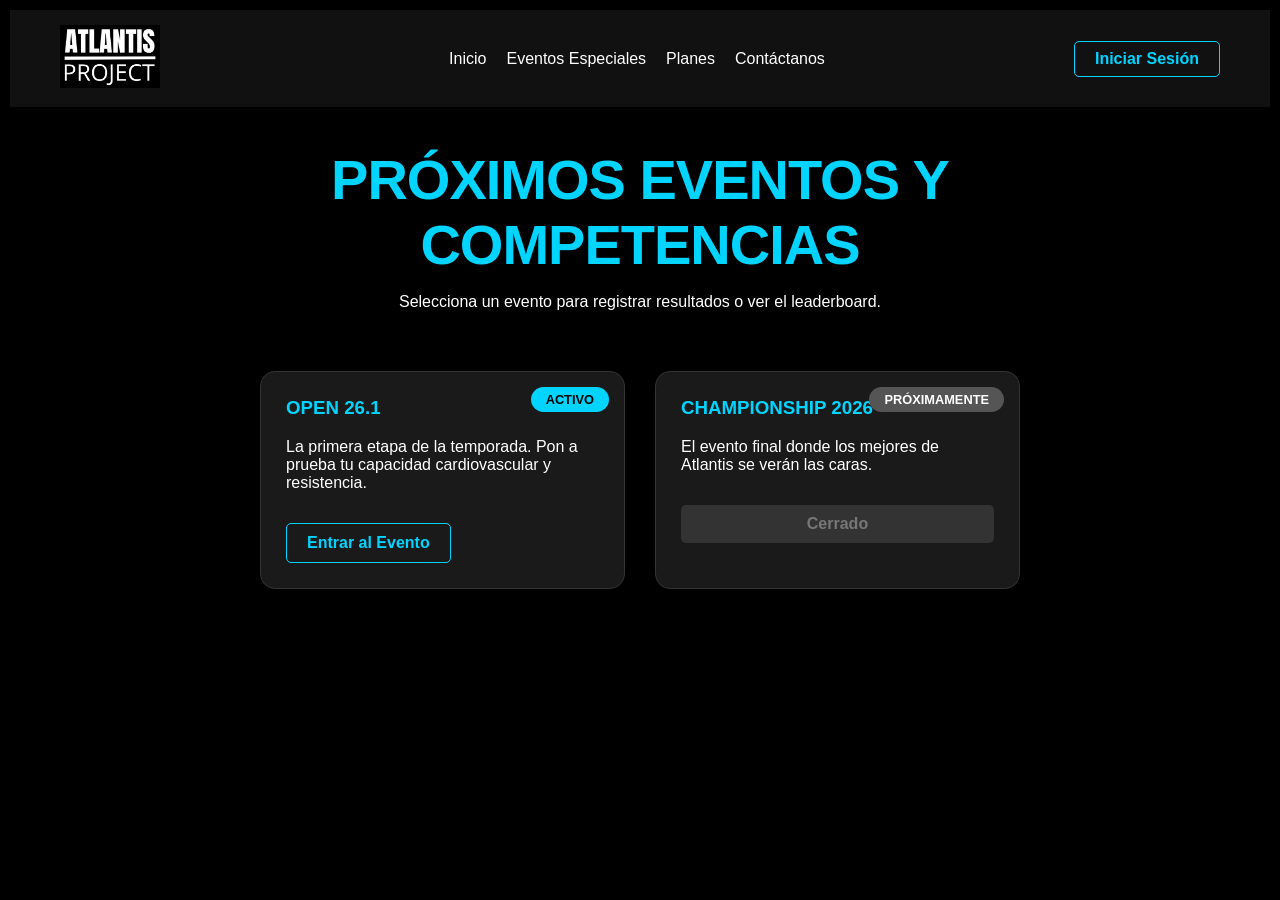
==== eventos.html @ 51a3bd43 "terminado eventos especiales" ====
<!DOCTYPE html>
<html lang="es">
<head>
    <meta charset="UTF-8">
    <meta name="viewport" content="width=device-width, initial-scale=1.0">
    <title>Eventos Especiales - Atlantis</title>
    <link rel="stylesheet" href="style.css">
</head>
<body>

    <nav class="navbar">
        <div class="nav-logo">
            <img src="atlantisproject.PNG" alt="Logo Atlantis" width="100">
        </div>
        <ul class="nav-links">
            <li><a href="index.html">Inicio</a></li>
            <li><a href="eventos.html">Eventos Especiales</a></li>
            <li><a href="#planes">Planes</a></li>
            <li><a href="#contacto">Contáctanos</a></li>
        </ul>
        <div class="nav-auth">
            <button class="btn-login">Iniciar Sesión</button>
        </div>
    </nav>

    <main class="container">
        <section class="section-title">
            <h1>PRÓXIMOS EVENTOS Y COMPETENCIAS</h1>
            <p>Selecciona un evento para registrar resultados o ver el leaderboard.</p>
        </section>

        <div class="events-grid">
            <div class="event-card">
                <div class="event-badge">ACTIVO</div>
                <div class="event-content">
                    <h3>OPEN 26.1</h3>
                    <p>La primera etapa de la temporada. Pon a prueba tu capacidad cardiovascular y resistencia.</p>
                    <a href="evento-open.html" class="btn-card">Entrar al Evento</a>
                </div>
            </div>

            <div class="event-card locked">
                <div class="event-badge upcoming">PRÓXIMAMENTE</div>
                <div class="event-content">
                    <h3>CHAMPIONSHIP 2026</h3>
                    <p>El evento final donde los mejores de Atlantis se verán las caras.</p>
                    <button class="btn-card-disabled" disabled>Cerrado</button>
                </div>
            </div>
        </div>
    </main>

</body>
</html>
---- style.css ----
/* ESTILOS BASE */
body {
    background-color: #000000;
    color: #ffffff;
    font-family: 'Segoe UI', Roboto, Helvetica, Arial, sans-serif;
    margin: 0;
    padding: 10px;
    display: flex;
    flex-direction: column;
    align-items: center;
}

header {
    text-align: center;
    margin-top: 20px;
}

h1 {
    font-size: clamp(2rem, 8vw, 3.5rem); /* Tamaño fluido según pantalla */
    margin: 0;
    color: #00d4ff;
    letter-spacing: -1px;
}

h2 {
    font-size: 1rem;
    color: #888;
    margin-bottom: 20px;
    text-transform: uppercase;
}

.container {
    width: 100%;
    max-width: 800px;
}

/* TABLA RESPONSIVA */
.table-responsive {
    width: 100%;
    overflow-x: auto; /* Scroll horizontal en móviles si es necesario */
    margin-bottom: 30px;
    border-radius: 8px;
}

table {
    width: 100%;
    border-collapse: collapse;
    background-color: #111;
    min-width: 400px; /* Evita que se colapse demasiado */
}

th {
    background-color: #00d4ff;
    color: #000;
    padding: 15px;
    text-align: left;
    text-transform: uppercase;
    font-size: 0.8rem;
}

td {
    padding: 15px;
    border-bottom: 1px solid #222;
}

.pos-cell { font-weight: bold; color: #00d4ff; width: 50px; }

/* FORMULARIO */
.form-card {
    background-color: #111;
    padding: 20px;
    border-radius: 12px;
    border: 1px solid #333;
}

.form-card h3 { 
    margin-top: 0; 
    color: #00d4ff; 
    font-size: 1.1rem;
    margin-bottom: 20px;
}

.input-group {
    display: grid;
    grid-template-columns: 1fr 1fr; /* 2 columnas en PC */
    gap: 15px;
    margin-bottom: 15px;
}

input, select {
    background-color: #222;
    border: 1px solid #444;
    color: white;
    padding: 12px;
    border-radius: 6px;
    font-size: 1rem;
    width: 100%;
    box-sizing: border-box;
}

input:focus { border-color: #00d4ff; outline: none; }

.preview-text {
    grid-column: span 2;
    color: #00d4ff;
    font-weight: bold;
    text-align: right;
    font-size: 0.9rem;
}

button {
    width: 100%;
    padding: 15px;
    background-color: #00d4ff;
    color: #000;
    border: none;
    border-radius: 6px;
    font-weight: bold;
    cursor: pointer;
    transition: 0.2s;
    font-size: 1rem;
}

button:hover { background-color: #008fb3; }

.actions {
    text-align: center;
    margin-top: 20px;
}

.btn-clear {
    background: none;
    color: #444;
    font-size: 0.8rem;
    width: auto;
}

/* MEDIA QUERIES PARA MÓVILES */
@media (max-width: 600px) {
    .input-group {
        grid-template-columns: 1fr; /* 1 columna en móviles */
    }
    
    .preview-text {
        grid-column: span 1;
        text-align: left;
    }

    td, th {
        padding: 10px;
        font-size: 0.9rem;
    }
}

/* NUEVOS ESTILOS PARA LA HOME */

.navbar {
    width: 100%;
    display: flex;
    justify-content: space-between;
    align-items: center;
    padding: 15px 50px;
    background-color: #111;
    position: sticky;
    top: 0;
    z-index: 1000;
    box-sizing: border-box;
}

.nav-links {
    list-style: none;
    display: flex;
    gap: 20px;
}

.nav-links a {
    text-decoration: none;
    color: white;
    font-weight: 500;
    transition: 0.3s;
}

.nav-links a:hover {
    color: #00d4ff;
}

.nav-auth .btn-login {
    background: none;
    border: 1px solid #00d4ff;
    color: #00d4ff;
    padding: 8px 15px;
    border-radius: 5px;
    cursor: pointer;
    margin-right: 10px;
}

.nav-auth .btn-register {
    background: #00d4ff;
    border: none;
    color: black;
    padding: 8px 15px;
    border-radius: 5px;
    cursor: pointer;
    font-weight: bold;
}

/* HERO SECTION */
.hero {
    height: 80vh;
    display: flex;
    align-items: center;
    justify-content: center;
    text-align: center;
    background: linear-gradient(rgba(0,0,0,0.7), rgba(0,0,0,0.7)), url('https://images.unsplash.com/photo-1534438327276-14e5300c3a48?q=80&w=1470&auto=format&fit=crop'); /* Imagen de fondo genérica de CrossFit */
    background-size: cover;
    background-position: center;
    width: 100%;
}

.hero-content h1 {
    font-size: 4rem;
    margin-bottom: 10px;
}

.hero-content p {
    font-size: 1.2rem;
    max-width: 600px;
    margin-bottom: 30px;
    color: #ccc;
}

.btn-primary {
    background: #00d4ff;
    color: black;
    padding: 12px 25px;
    text-decoration: none;
    border-radius: 5px;
    font-weight: bold;
    margin: 10px;
}

.btn-secondary {
    border: 2px solid white;
    color: white;
    padding: 12px 25px;
    text-decoration: none;
    border-radius: 5px;
    font-weight: bold;
    margin: 10px;
}

/* DISEÑO DE EVENTOS */
.section-title {
    text-align: center;
    margin: 40px 0;
}

.events-grid {
    display: grid;
    grid-template-columns: repeat(auto-fit, minmax(300px, 1fr));
    gap: 30px;
    padding: 20px;
}

.event-card {
    background: #1a1a1a;
    border-radius: 15px;
    overflow: hidden;
    border: 1px solid #333;
    transition: transform 0.3s ease, border-color 0.3s ease;
    position: relative;
}

.event-card:hover {
    transform: translateY(-5px);
    border-color: #00d4ff;
}

.event-badge {
    background: #00d4ff;
    color: black;
    font-weight: bold;
    font-size: 0.8rem;
    padding: 5px 15px;
    position: absolute;
    top: 15px;
    right: 15px;
    border-radius: 20px;
}

.event-badge.upcoming {
    background: #555;
    color: white;
}

.event-content {
    padding: 25px;
}

.event-content h3 {
    color: #00d4ff;
    margin-top: 0;
}

.btn-card {
    display: inline-block;
    margin-top: 15px;
    color: #00d4ff;
    text-decoration: none;
    font-weight: bold;
    border: 1px solid #00d4ff;
    padding: 10px 20px;
    border-radius: 5px;
    transition: 0.3s;
}

.btn-card:hover {
    background: #00d4ff;
    color: black;
}

.btn-card-disabled {
    background: #333;
    color: #777;
    border: none;
    padding: 10px 20px;
    border-radius: 5px;
    margin-top: 15px;
}
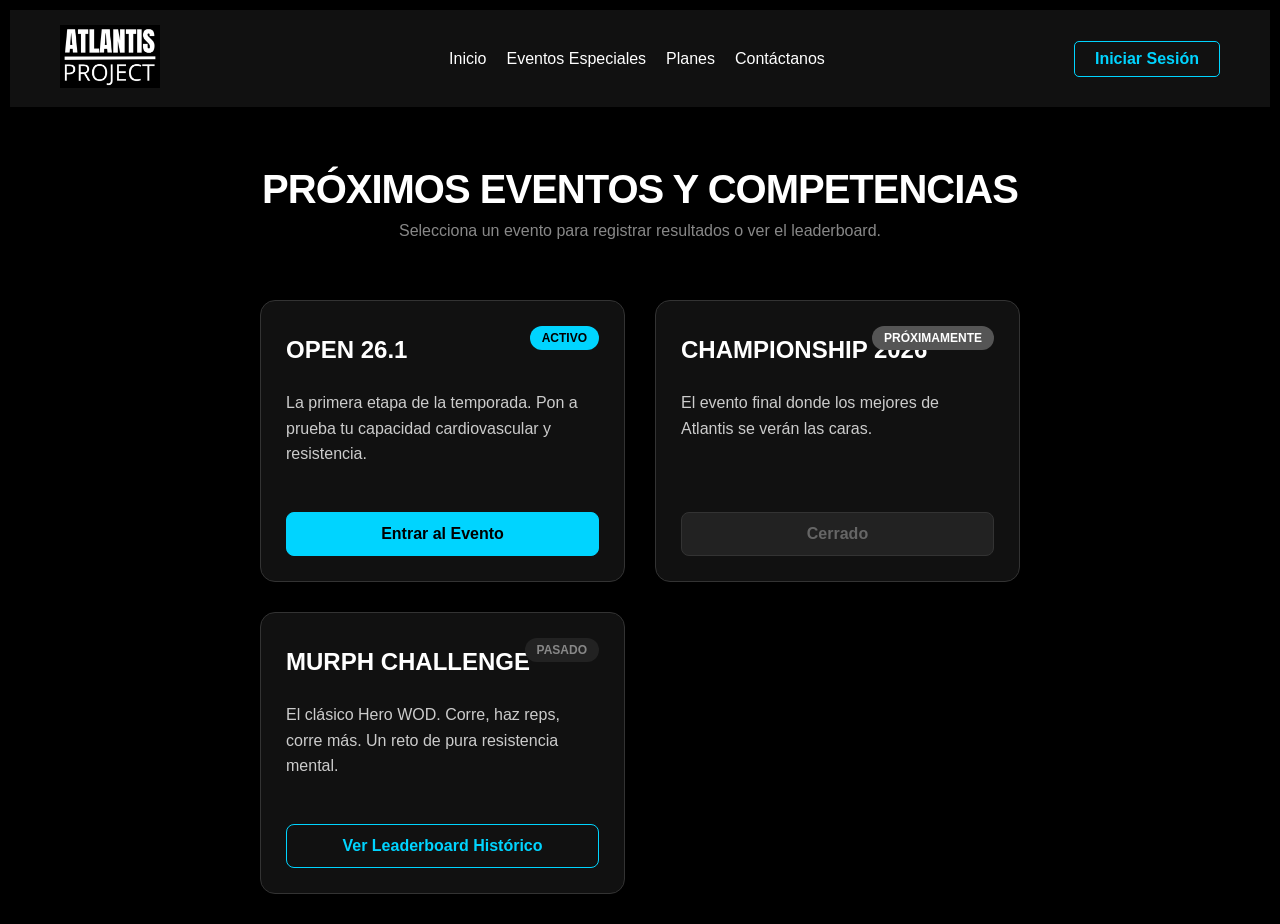
==== commit d2b86754: "cambios para que se vean mejor" ====
--- a/eventos.html
+++ b/eventos.html
@@ -30,23 +30,46 @@
         </section>
 
         <div class="events-grid">
-            <div class="event-card">
-                <div class="event-badge">ACTIVO</div>
-                <div class="event-content">
+            
+            <div class="event-card active">
+                <div class="event-header">
+                    <span class="event-badge">ACTIVO</span>
                     <h3>OPEN 26.1</h3>
+                </div>
+                <div class="event-body">
                     <p>La primera etapa de la temporada. Pon a prueba tu capacidad cardiovascular y resistencia.</p>
+                </div>
+                <div class="event-footer">
                     <a href="evento-open.html" class="btn-card">Entrar al Evento</a>
                 </div>
             </div>
 
-            <div class="event-card locked">
-                <div class="event-badge upcoming">PRÓXIMAMENTE</div>
-                <div class="event-content">
+            <div class="event-card upcoming">
+                <div class="event-header">
+                    <span class="event-badge upcoming">PRÓXIMAMENTE</span>
                     <h3>CHAMPIONSHIP 2026</h3>
+                </div>
+                <div class="event-body">
                     <p>El evento final donde los mejores de Atlantis se verán las caras.</p>
+                </div>
+                <div class="event-footer">
                     <button class="btn-card-disabled" disabled>Cerrado</button>
                 </div>
             </div>
+
+            <div class="event-card past">
+                <div class="event-header">
+                    <span class="event-badge past">PASADO</span>
+                    <h3>MURPH CHALLENGE</h3>
+                </div>
+                <div class="event-body">
+                    <p>El clásico Hero WOD. Corre, haz reps, corre más. Un reto de pura resistencia mental.</p>
+                </div>
+                <div class="event-footer">
+                    <a href="#" class="btn-card secondary">Ver Leaderboard Histórico</a>
+                </div>
+            </div>
+
         </div>
     </main>
 
--- a/style.css
+++ b/style.css
@@ -326,4 +326,148 @@
     padding: 10px 20px;
     border-radius: 5px;
     margin-top: 15px;
+}
+
+/* --- NUEVOS ESTILOS PARA LA CARTELERA DE EVENTOS EN CUADRÍCULA --- */
+
+.section-title {
+    text-align: center;
+    margin: 60px 0 40px;
+}
+
+.section-title h1 {
+    font-size: 2.5rem;
+    color: #fff;
+    margin-bottom: 10px;
+}
+
+.section-title p {
+    color: #888;
+    max-width: 600px;
+    margin: 0 auto;
+}
+
+/* CONTENEDOR DE LA CUADRÍCULA (GRID CONTAINER) */
+.events-grid {
+    display: grid;
+    /* Crear columnas responsivas automáticamente */
+    grid-template-columns: repeat(auto-fit, minmax(300px, 1fr)); 
+    gap: 30px; /* Espacio entre tarjetas */
+    padding: 20px;
+    width: 100%;
+    box-sizing: border-box;
+}
+
+/* ESTILOS DE LA TARJETA (GRID ITEM / CARD) */
+.event-card {
+    background-color: #111; /* Fondo oscuro ligeramente diferente al body */
+    border: 1px solid #333;
+    border-radius: 15px;
+    display: flex;
+    flex-direction: column; /* Organizar contenido verticalmente dentro de la card */
+    overflow: hidden; /* Asegurar que el contenido no se salga de las esquinas redondeadas */
+    transition: transform 0.3s ease, border-color 0.3s ease, box-shadow 0.3s ease;
+    position: relative; /* Para posicionar el badge */
+}
+
+/* EFECTO HOVER PARA TODA LA TARJETA */
+.event-card:hover {
+    transform: translateY(-5px); /* Pequeño salto hacia arriba */
+    border-color: #00d4ff; /* Borde cian */
+    box-shadow: 0 10px 20px rgba(0, 212, 255, 0.2); /* Sombra cian suave */
+}
+
+/* Estilos internos de la tarjeta */
+.event-header {
+    padding: 25px 25px 10px;
+    position: relative;
+}
+
+.event-header h3 {
+    margin: 10px 0 0;
+    color: #fff;
+    font-size: 1.5rem;
+}
+
+.event-badge {
+    background-color: #00d4ff; /* Cian para activo */
+    color: #000;
+    font-weight: bold;
+    font-size: 0.75rem;
+    padding: 5px 12px;
+    border-radius: 20px;
+    text-transform: uppercase;
+    position: absolute;
+    top: 25px;
+    right: 25px;
+}
+
+/* Variaciones de badges */
+.event-badge.upcoming { background-color: #555; color: #fff; }
+.event-badge.past { background-color: #222; color: #888; }
+
+
+.event-body {
+    padding: 0 25px;
+    flex-grow: 1; /* Empuja el footer hacia abajo */
+}
+
+.event-body p {
+    color: #ccc;
+    line-height: 1.6;
+    margin-bottom: 20px;
+}
+
+.event-footer {
+    padding: 10px 25px 25px;
+    margin-top: auto; /* Asegura que el footer siempre esté abajo */
+}
+
+/* Estilos de botones dentro de tarjetas */
+.btn-card {
+    display: block; /* Ocupa todo el ancho */
+    width: 100%;
+    padding: 12px;
+    background-color: #00d4ff;
+    color: #000;
+    text-align: center;
+    text-decoration: none;
+    font-weight: bold;
+    border-radius: 8px;
+    border: 1px solid #00d4ff;
+    transition: background-color 0.2s;
+    box-sizing: border-box;
+}
+
+.btn-card:hover {
+    background-color: #008fb3;
+    border-color: #008fb3;
+}
+
+.btn-card.secondary {
+    background: none;
+    color: #00d4ff;
+}
+
+.btn-card.secondary:hover {
+    background-color: rgba(0, 212, 255, 0.1);
+}
+
+.btn-card-disabled {
+    display: block;
+    width: 100%;
+    padding: 12px;
+    background-color: #222;
+    color: #666;
+    border: 1px solid #333;
+    border-radius: 8px;
+    font-weight: bold;
+    cursor: not-allowed;
+}
+
+/* Estilos específicos para tarjetas bloqueadas o pasadas */
+.event-card.locked:hover,
+.event-card.past:hover {
+    border-color: #444; /* Borde menos agresivo en hover */
+    box-shadow: none;
 }
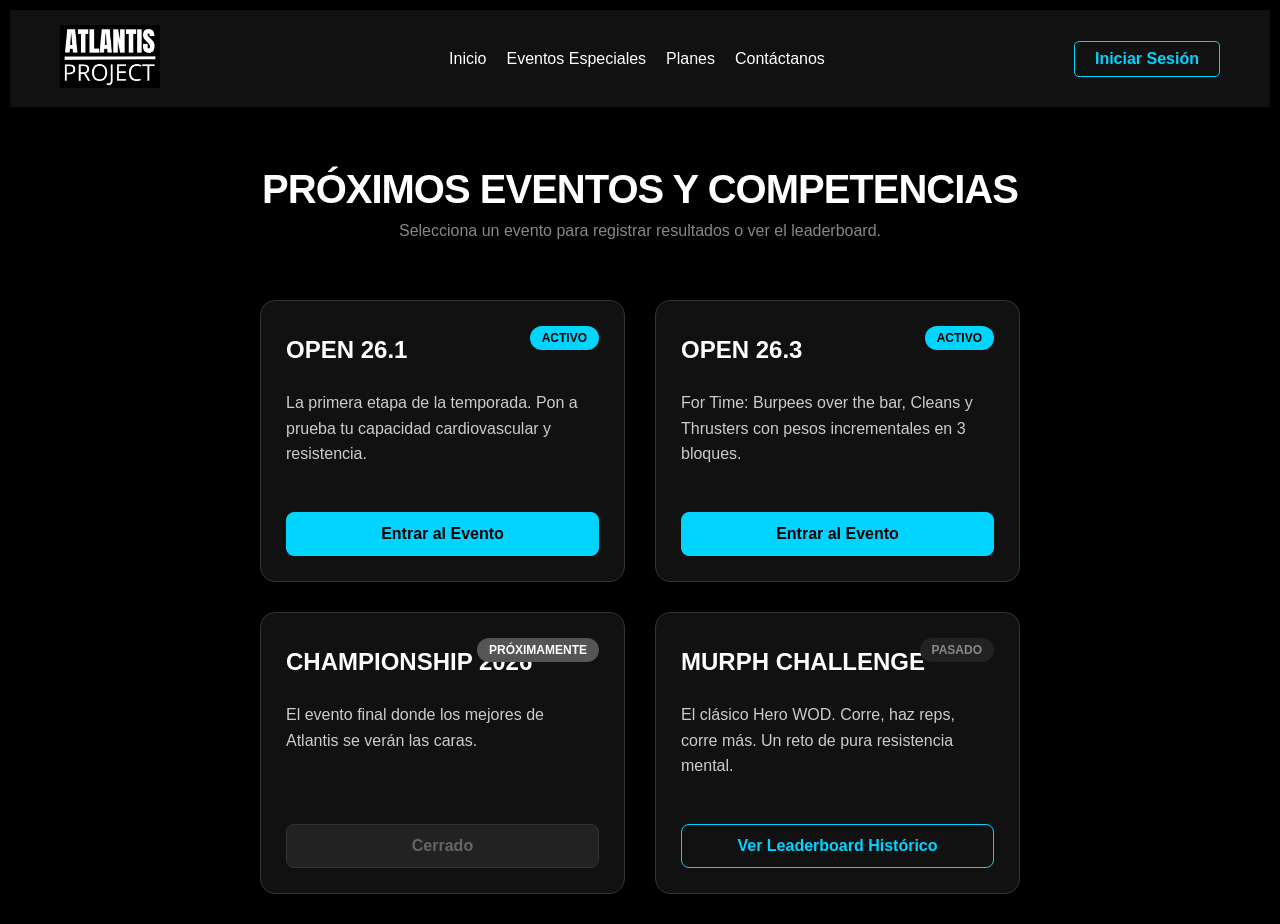
==== commit 289b6918: "Open26.3" ====
--- a/eventos.html
+++ b/eventos.html
@@ -44,6 +44,19 @@
                 </div>
             </div>
 
+            <div class="event-card active">
+                <div class="event-header">
+                    <span class="event-badge">ACTIVO</span>
+                    <h3>OPEN 26.3</h3>
+                </div>
+                <div class="event-body">
+                    <p>For Time: Burpees over the bar, Cleans y Thrusters con pesos incrementales en 3 bloques.</p>
+                </div>
+                <div class="event-footer">
+                    <a href="evento-open-26-3.html" class="btn-card">Entrar al Evento</a>
+                </div>
+            </div>
+
             <div class="event-card upcoming">
                 <div class="event-header">
                     <span class="event-badge upcoming">PRÓXIMAMENTE</span>
--- a/style.css
+++ b/style.css
@@ -211,9 +211,9 @@
     align-items: center;
     justify-content: center;
     text-align: center;
-    background: linear-gradient(rgba(0,0,0,0.7), rgba(0,0,0,0.7)), url('https://images.unsplash.com/photo-1534438327276-14e5300c3a48?q=80&w=1470&auto=format&fit=crop'); /* Imagen de fondo genérica de CrossFit */
+    background: linear-gradient(rgba(0,0,0,0.7), rgba(0,0,0,0.7)), url('fotoProject.png'); /* Imagen de fondo genérica de CrossFit */
     background-size: cover;
-    background-position: center;
+    background-position: center 20%;
     width: 100%;
 }
 
